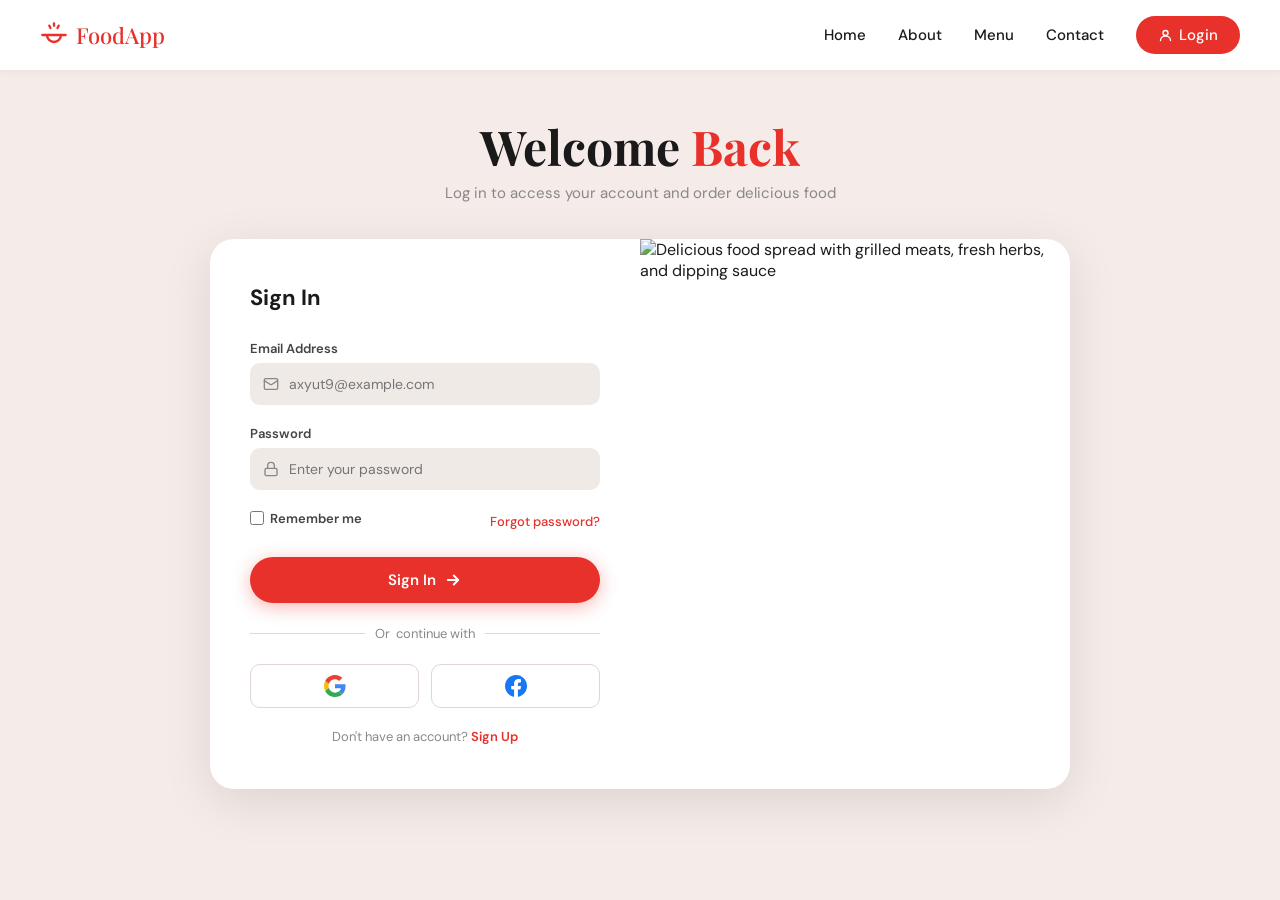
==== index.html @ d955d705 "food app" ====
<!DOCTYPE html>
<html lang="en">
<head>
  <meta charset="UTF-8" />
  <meta name="viewport" content="width=device-width, initial-scale=1.0"/>
  <title>Login – FoodApp</title>
  <link href="https://fonts.googleapis.com/css2?family=Playfair+Display:wght@700&family=DM+Sans:wght@400;500;600&display=swap" rel="stylesheet"/>
  <link rel="stylesheet" href="style.css"/>
</head>
<body>

  <!-- NAV -->
  <nav>
    <a href="#" class="logo">
      <svg viewBox="0 0 24 24" fill="none" stroke="currentColor" stroke-width="2" stroke-linecap="round" stroke-linejoin="round">
        <path d="M2 12h20M6 12a6 6 0 0 0 12 0"/>
        <path d="M12 2v2M8 4l1 2M16 4l-1 2"/>
      </svg>
      FoodApp
    </a>
    <a href="#">Home</a>
    <a href="#">About</a>
    <a href="#">Menu</a>
    <a href="#">Contact</a>
    <a href="#" class="nav-btn">
      <svg width="15" height="15" viewBox="0 0 24 24" fill="none" stroke="currentColor" stroke-width="2.2" stroke-linecap="round" stroke-linejoin="round">
        <circle cx="12" cy="8" r="4"/><path d="M4 20c0-4 3.6-7 8-7s8 3 8 7"/>
      </svg>
      Login
    </a>
  </nav>

  <!-- HERO -->
  <div class="hero">
    <h1>Welcome <span>Back</span></h1>
    <p>Log in to access your account and order delicious food</p>
  </div>

  <!-- CARD -->
  <div class="card-wrapper">
    <div class="card">

      <!-- FORM -->
      <div class="form-side">
        <h2>Sign In</h2>

        <label for="email">Email Address</label>
        <div class="input-wrap">
          <svg viewBox="0 0 24 24" fill="none" stroke="currentColor" stroke-width="2" stroke-linecap="round" stroke-linejoin="round">
            <rect x="2" y="4" width="20" height="16" rx="2"/><path d="m22 7-8.97 5.7a1.94 1.94 0 0 1-2.06 0L2 7"/>
          </svg>
          <input type="email" id="email" placeholder="axyut9@example.com" autocomplete="email"/>
        </div>

        <label for="password">Password</label>
        <div class="input-wrap">
          <svg viewBox="0 0 24 24" fill="none" stroke="currentColor" stroke-width="2" stroke-linecap="round" stroke-linejoin="round">
            <rect x="3" y="11" width="18" height="11" rx="2"/><path d="M7 11V7a5 5 0 0 1 10 0v4"/>
          </svg>
          <input type="password" id="password" placeholder="Enter your password" autocomplete="current-password"/>
        </div>

        <div class="row-opt">
          <label class="remember">
            <input type="checkbox" id="remember"/> Remember me
          </label>
          <a href="#" class="forgot">Forgot password?</a>
        </div>

        <button class="btn-signin" id="signinBtn">
          Sign In
          <svg viewBox="0 0 24 24" fill="none" stroke="currentColor" stroke-width="2.5" stroke-linecap="round" stroke-linejoin="round">
            <path d="M5 12h14M13 6l6 6-6 6"/>
          </svg>
        </button>

        <div class="divider">Or &nbsp;continue with</div>

        <div class="socials">
          <!-- Google -->
          <button class="social-btn" title="Continue with Google">
            <svg width="22" height="22" viewBox="0 0 48 48">
              <path fill="#EA4335" d="M24 9.5c3.54 0 6.71 1.22 9.21 3.6l6.85-6.85C35.9 2.38 30.47 0 24 0 14.62 0 6.51 5.38 2.56 13.22l7.98 6.19C12.43 13.72 17.74 9.5 24 9.5z"/>
              <path fill="#4285F4" d="M46.98 24.55c0-1.57-.15-3.09-.38-4.55H24v9.02h12.94c-.58 2.96-2.26 5.48-4.78 7.18l7.73 6c4.51-4.18 7.09-10.36 7.09-17.65z"/>
              <path fill="#FBBC05" d="M10.53 28.59c-.48-1.45-.76-2.99-.76-4.59s.27-3.14.76-4.59l-7.98-6.19C.92 16.46 0 20.12 0 24c0 3.88.92 7.54 2.56 10.78l7.97-6.19z"/>
              <path fill="#34A853" d="M24 48c6.48 0 11.93-2.13 15.89-5.81l-7.73-6c-2.15 1.45-4.92 2.3-8.16 2.3-6.26 0-11.57-4.22-13.47-9.91l-7.98 6.19C6.51 42.62 14.62 48 24 48z"/>
              <path fill="none" d="M0 0h48v48H0z"/>
            </svg>
          </button>
          <!-- Facebook -->
          <button class="social-btn" title="Continue with Facebook">
            <svg width="22" height="22" viewBox="0 0 48 48">
              <path fill="#1877F2" d="M48 24C48 10.745 37.255 0 24 0S0 10.745 0 24c0 11.979 8.776 21.908 20.25 23.708V30.938h-6.094V24h6.094v-5.288c0-6.014 3.583-9.337 9.065-9.337 2.625 0 5.372.469 5.372.469v5.906h-3.026c-2.981 0-3.911 1.85-3.911 3.75V24h6.656l-1.063 6.938H27.75v16.77C39.224 45.908 48 35.979 48 24z"/>
              <path fill="#fff" d="M33.343 30.938 34.406 24H27.75v-4.5c0-1.9.93-3.75 3.911-3.75h3.026V9.844s-2.747-.469-5.372-.469c-5.482 0-9.065 3.323-9.065 9.337V24h-6.094v6.938H20.25v16.77a24.18 24.18 0 0 0 7.5 0V30.938h5.593z"/>
            </svg>
          </button>
        </div>

        <p class="signup-text">Don't have an account? <a href="#">Sign Up</a></p>
      </div>

      <!-- IMAGE -->
      <div class="image-side">
        <img
          src="https://images.unsplash.com/photo-1540189549336-e6e99c3679fe?w=700&q=80"
          alt="Delicious food spread with grilled meats, fresh herbs, and dipping sauce"
        />
      </div>

    </div>
  </div>

  <script src="script.js"></script>
</body>
</html>
---- style.css ----
*, *::before, *::after {
  box-sizing: border-box;
  margin: 0;
  padding: 0;
}

:root {
  --bg: #f5ebe8;
  --white: #ffffff;
  --red: #e8312a;
  --red-dark: #c4231c;
  --text: #1a1a1a;
  --muted: #888;
  --border: #e0d6d3;
  --input-bg: #f0eae7;
  --nav-h: 70px;
}

body {
  font-family: 'DM Sans', sans-serif;
  background: var(--bg);
  color: var(--text);
  min-height: 100vh;
  display: flex;
  flex-direction: column;
}

/* ── NAV ── */
nav {
  height: var(--nav-h);
  background: var(--white);
  display: flex;
  align-items: center;
  padding: 0 40px;
  gap: 32px;
  box-shadow: 0 1px 8px rgba(0, 0, 0, 0.06);
  position: sticky;
  top: 0;
  z-index: 100;
}

.logo {
  display: flex;
  align-items: center;
  gap: 8px;
  font-family: 'Playfair Display', serif;
  font-size: 22px;
  color: var(--red);
  text-decoration: none;
  margin-right: auto;
}

.logo svg {
  width: 28px;
  height: 28px;
}

nav a {
  text-decoration: none;
  color: var(--text);
  font-size: 15px;
  font-weight: 500;
  transition: color 0.2s;
}

nav a:hover {
  color: var(--red);
}

.nav-btn {
  background: var(--red);
  color: var(--white) !important;
  padding: 9px 22px;
  border-radius: 50px;
  display: flex;
  align-items: center;
  gap: 6px;
  transition: background 0.2s, transform 0.15s !important;
}

.nav-btn:hover {
  background: var(--red-dark) !important;
  transform: translateY(-1px);
}

/* ── HERO TEXT ── */
.hero {
  text-align: center;
  padding: 50px 20px 36px;
}

.hero h1 {
  font-family: 'Playfair Display', serif;
  font-size: clamp(32px, 5vw, 48px);
  line-height: 1.1;
}

.hero h1 span {
  color: var(--red);
}

.hero p {
  margin-top: 10px;
  color: var(--muted);
  font-size: 15px;
}

/* ── CARD ── */
.card-wrapper {
  flex: 1;
  display: flex;
  justify-content: center;
  align-items: flex-start;
  padding: 0 20px 60px;
}

.card {
  background: var(--white);
  border-radius: 24px;
  box-shadow: 0 12px 50px rgba(0, 0, 0, 0.10);
  display: grid;
  grid-template-columns: 1fr 1fr;
  overflow: hidden;
  width: 100%;
  max-width: 860px;
  animation: fadeUp 0.55s ease both;
}

@keyframes fadeUp {
  from {
    opacity: 0;
    transform: translateY(28px);
  }
  to {
    opacity: 1;
    transform: translateY(0);
  }
}

/* ── FORM SIDE ── */
.form-side {
  padding: 44px 40px;
}

.form-side h2 {
  font-size: 22px;
  font-weight: 700;
  margin-bottom: 28px;
}

label {
  display: block;
  font-size: 13px;
  font-weight: 600;
  margin-bottom: 6px;
  color: #444;
}

.input-wrap {
  position: relative;
  margin-bottom: 20px;
}

.input-wrap svg {
  position: absolute;
  left: 13px;
  top: 50%;
  transform: translateY(-50%);
  width: 16px;
  height: 16px;
  color: var(--muted);
}

input[type="email"],
input[type="password"] {
  width: 100%;
  background: var(--input-bg);
  border: 1.5px solid transparent;
  border-radius: 10px;
  padding: 11px 14px 11px 38px;
  font-family: 'DM Sans', sans-serif;
  font-size: 14px;
  color: var(--text);
  outline: none;
  transition: border-color 0.2s, background 0.2s;
}

input[type="email"]:focus,
input[type="password"]:focus {
  border-color: var(--red);
  background: var(--white);
}

.row-opt {
  display: flex;
  align-items: center;
  justify-content: space-between;
  margin-bottom: 24px;
  font-size: 13px;
}

.remember {
  display: flex;
  align-items: center;
  gap: 6px;
  cursor: pointer;
  user-select: none;
}

.remember input[type="checkbox"] {
  accent-color: var(--red);
  width: 14px;
  height: 14px;
}

.forgot {
  color: var(--red);
  text-decoration: none;
  font-weight: 500;
}

.forgot:hover {
  text-decoration: underline;
}

.btn-signin {
  width: 100%;
  background: var(--red);
  color: var(--white);
  border: none;
  border-radius: 50px;
  padding: 13px;
  font-family: 'DM Sans', sans-serif;
  font-size: 15px;
  font-weight: 600;
  cursor: pointer;
  display: flex;
  align-items: center;
  justify-content: center;
  gap: 8px;
  transition: background 0.2s, transform 0.15s, box-shadow 0.2s;
  box-shadow: 0 4px 18px rgba(232, 49, 42, 0.35);
}

.btn-signin:hover {
  background: var(--red-dark);
  transform: translateY(-2px);
  box-shadow: 0 8px 24px rgba(232, 49, 42, 0.45);
}

.btn-signin:active {
  transform: translateY(0);
}

.btn-signin svg {
  width: 18px;
  height: 18px;
}

/* ── DIVIDER ── */
.divider {
  display: flex;
  align-items: center;
  gap: 10px;
  margin: 22px 0;
  font-size: 13px;
  color: var(--muted);
}

.divider::before,
.divider::after {
  content: '';
  flex: 1;
  height: 1px;
  background: var(--border);
}

/* ── SOCIAL BUTTONS ── */
.socials {
  display: flex;
  gap: 12px;
}

.social-btn {
  flex: 1;
  border: 1.5px solid var(--border);
  background: var(--white);
  border-radius: 10px;
  padding: 10px;
  cursor: pointer;
  display: flex;
  align-items: center;
  justify-content: center;
  transition: border-color 0.2s, transform 0.15s, box-shadow 0.2s;
}

.social-btn:hover {
  border-color: #bbb;
  transform: translateY(-2px);
  box-shadow: 0 4px 12px rgba(0, 0, 0, 0.08);
}

.social-btn img {
  width: 22px;
  height: 22px;
}

.signup-text {
  margin-top: 20px;
  font-size: 13px;
  text-align: center;
  color: var(--muted);
}

.signup-text a {
  color: var(--red);
  text-decoration: none;
  font-weight: 600;
}

.signup-text a:hover {
  text-decoration: underline;
}

/* ── IMAGE SIDE ── */
.image-side {
  position: relative;
  overflow: hidden;
  min-height: 380px;
}

.image-side img {
  width: 100%;
  height: 100%;
  object-fit: cover;
  display: block;
  transition: transform 0.5s ease;
}

.card:hover .image-side img {
  transform: scale(1.04);
}

/* ── SHAKE ANIMATION ── */
@keyframes shake {
  0%, 100% { transform: translateX(0); }
  20%       { transform: translateX(-8px); }
  40%       { transform: translateX(8px); }
  60%       { transform: translateX(-5px); }
  80%       { transform: translateX(5px); }
}

.shake {
  animation: shake 0.4s ease;
}

/* ── RESPONSIVE ── */
@media (max-width: 640px) {
  .card {
    grid-template-columns: 1fr;
  }

  .image-side {
    min-height: 220px;
    order: -1;
  }

  .form-side {
    padding: 32px 24px;
  }

  nav {
    padding: 0 20px;
    gap: 18px;
  }

  nav a:not(.logo):not(.nav-btn) {
    display: none;
  }
}
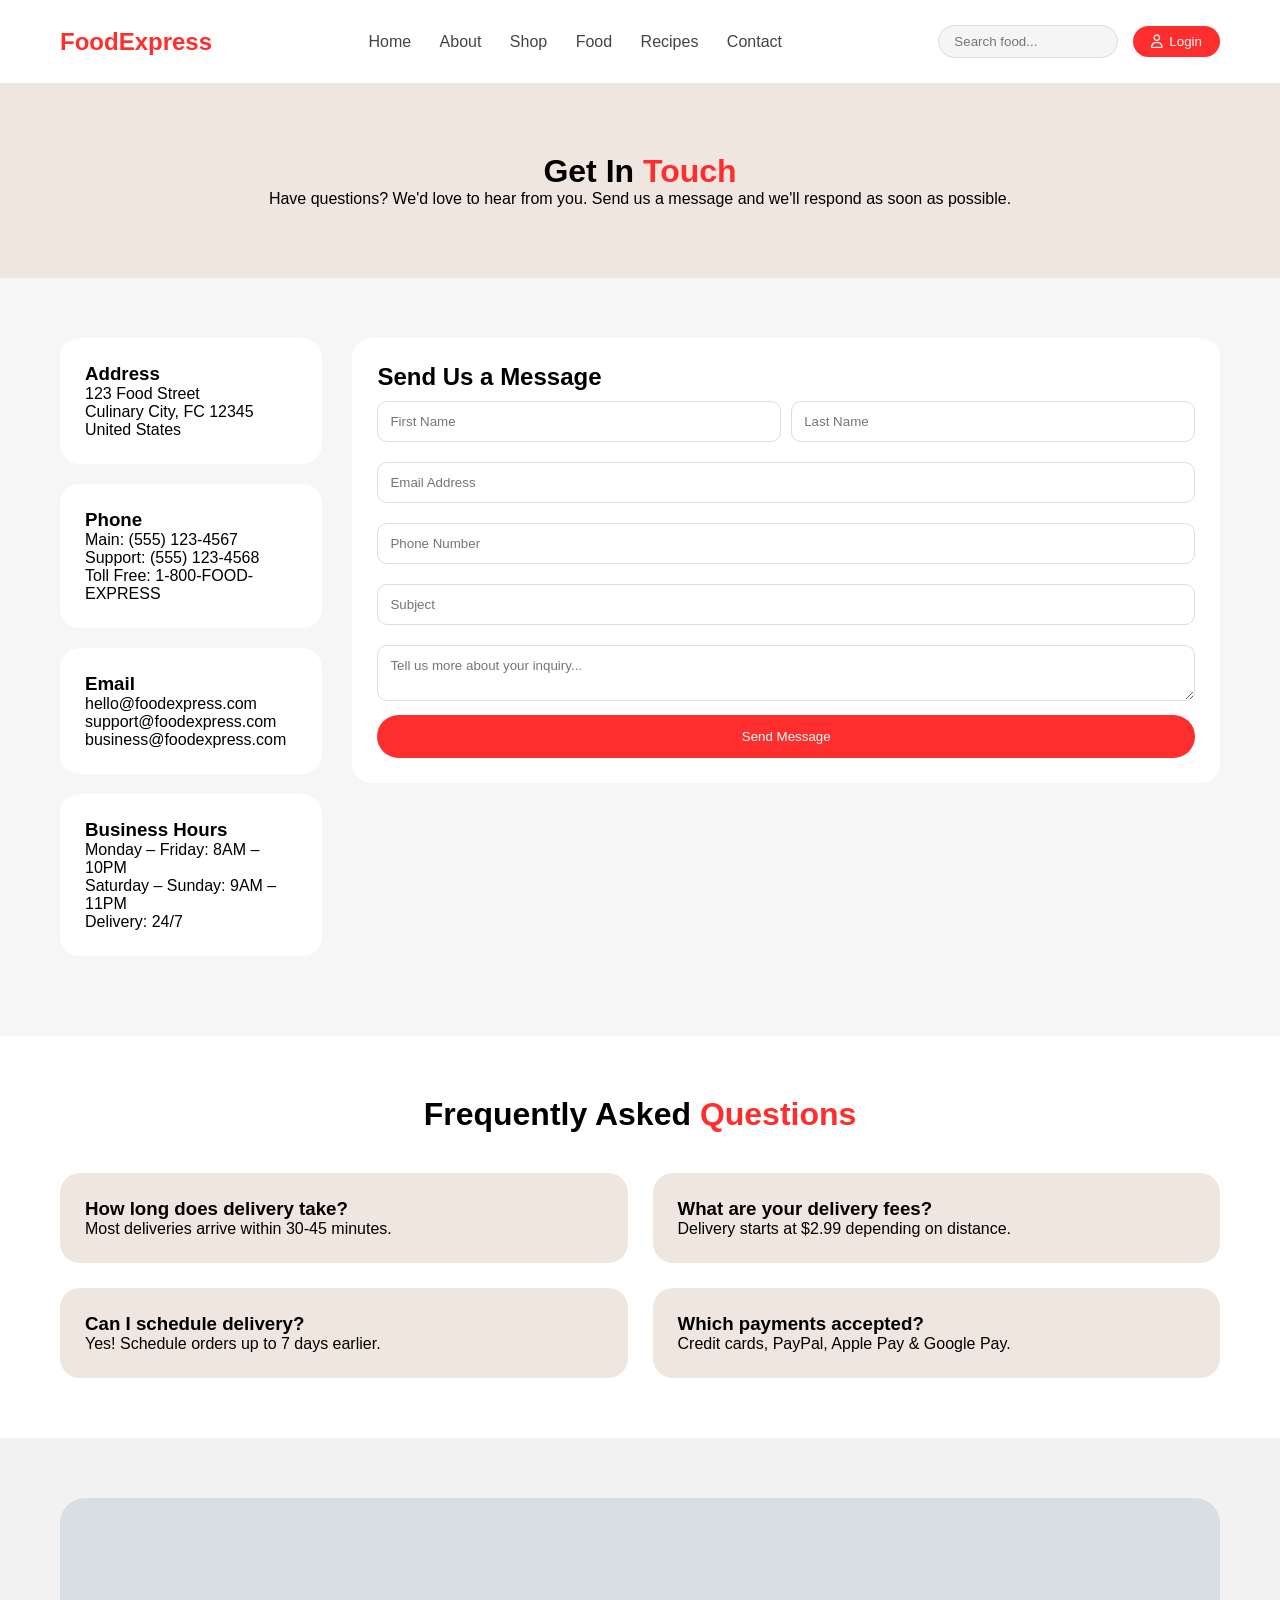
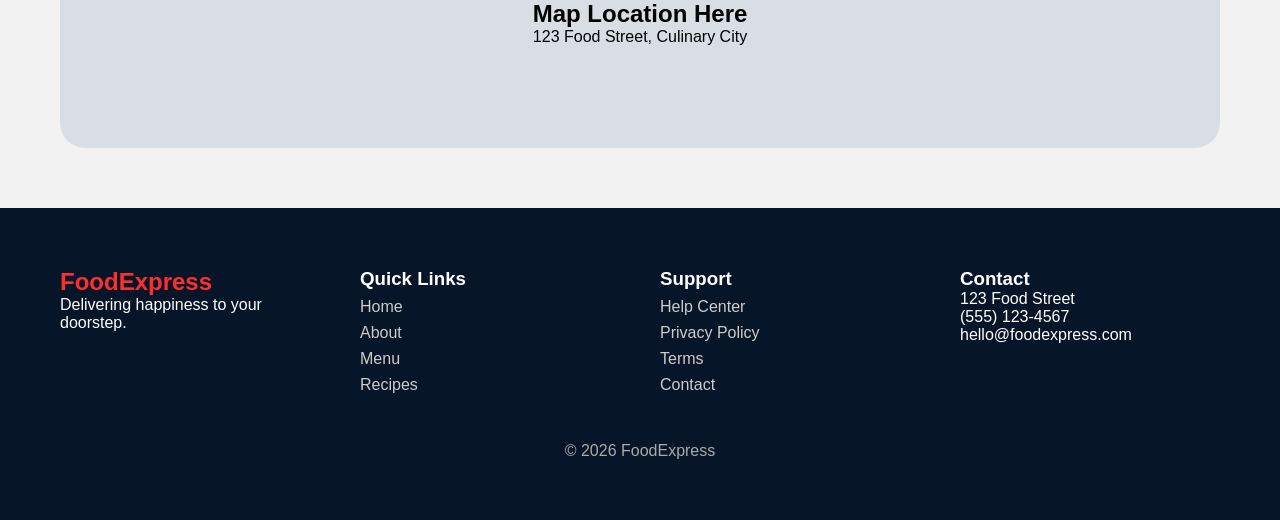
==== commit a002e691: "This is the contact page" ====
--- a/index.html
+++ b/index.html
@@ -1,115 +1,215 @@
-<!DOCTYPE html>
+<!doctype html>
 <html lang="en">
-<head>
-  <meta charset="UTF-8" />
-  <meta name="viewport" content="width=device-width, initial-scale=1.0"/>
-  <title>Login – FoodApp</title>
-  <link href="https://fonts.googleapis.com/css2?family=Playfair+Display:wght@700&family=DM+Sans:wght@400;500;600&display=swap" rel="stylesheet"/>
-  <link rel="stylesheet" href="style.css"/>
-</head>
-<body>
-
-  <!-- NAV -->
-  <nav>
-    <a href="#" class="logo">
-      <svg viewBox="0 0 24 24" fill="none" stroke="currentColor" stroke-width="2" stroke-linecap="round" stroke-linejoin="round">
-        <path d="M2 12h20M6 12a6 6 0 0 0 12 0"/>
-        <path d="M12 2v2M8 4l1 2M16 4l-1 2"/>
-      </svg>
-      FoodApp
-    </a>
-    <a href="#">Home</a>
-    <a href="#">About</a>
-    <a href="#">Menu</a>
-    <a href="#">Contact</a>
-    <a href="#" class="nav-btn">
-      <svg width="15" height="15" viewBox="0 0 24 24" fill="none" stroke="currentColor" stroke-width="2.2" stroke-linecap="round" stroke-linejoin="round">
-        <circle cx="12" cy="8" r="4"/><path d="M4 20c0-4 3.6-7 8-7s8 3 8 7"/>
-      </svg>
-      Login
-    </a>
-  </nav>
-
-  <!-- HERO -->
-  <div class="hero">
-    <h1>Welcome <span>Back</span></h1>
-    <p>Log in to access your account and order delicious food</p>
-  </div>
-
-  <!-- CARD -->
-  <div class="card-wrapper">
-    <div class="card">
-
-      <!-- FORM -->
-      <div class="form-side">
-        <h2>Sign In</h2>
-
-        <label for="email">Email Address</label>
-        <div class="input-wrap">
-          <svg viewBox="0 0 24 24" fill="none" stroke="currentColor" stroke-width="2" stroke-linecap="round" stroke-linejoin="round">
-            <rect x="2" y="4" width="20" height="16" rx="2"/><path d="m22 7-8.97 5.7a1.94 1.94 0 0 1-2.06 0L2 7"/>
-          </svg>
-          <input type="email" id="email" placeholder="axyut9@example.com" autocomplete="email"/>
-        </div>
-
-        <label for="password">Password</label>
-        <div class="input-wrap">
-          <svg viewBox="0 0 24 24" fill="none" stroke="currentColor" stroke-width="2" stroke-linecap="round" stroke-linejoin="round">
-            <rect x="3" y="11" width="18" height="11" rx="2"/><path d="M7 11V7a5 5 0 0 1 10 0v4"/>
-          </svg>
-          <input type="password" id="password" placeholder="Enter your password" autocomplete="current-password"/>
-        </div>
-
-        <div class="row-opt">
-          <label class="remember">
-            <input type="checkbox" id="remember"/> Remember me
-          </label>
-          <a href="#" class="forgot">Forgot password?</a>
-        </div>
-
-        <button class="btn-signin" id="signinBtn">
-          Sign In
-          <svg viewBox="0 0 24 24" fill="none" stroke="currentColor" stroke-width="2.5" stroke-linecap="round" stroke-linejoin="round">
-            <path d="M5 12h14M13 6l6 6-6 6"/>
-          </svg>
+  <head>
+    <meta charset="UTF-8" />
+    <meta name="viewport" content="width=device-width, initial-scale=1.0" />
+
+    <title>FoodExpress Contact Page</title>
+
+    <link rel="stylesheet" href="style.css" />
+
+    <!-- ICON LIBRARY -->
+    <link
+      rel="stylesheet"
+      href="https://cdnjs.cloudflare.com/ajax/libs/font-awesome/6.5.0/css/all.min.css"
+    />
+  </head>
+
+  <body>
+    <!-- NAVBAR -->
+
+    <div class="navbar">
+      <div class="logo">FoodExpress</div>
+
+      <div class="nav-links">
+        <a href="#">Home</a>
+        <a href="#">About</a>
+        <a href="#">Shop</a>
+        <a href="#">Food</a>
+        <a href="#">Recipes</a>
+        <a href="#">Contact</a>
+      </div>
+
+      <div class="nav-right">
+        <input type="text" placeholder="Search food..." class="search-box" />
+
+        <button class="login-btn">
+          <i class="fa-regular fa-user"></i>
+          Login
         </button>
-
-        <div class="divider">Or &nbsp;continue with</div>
-
-        <div class="socials">
-          <!-- Google -->
-          <button class="social-btn" title="Continue with Google">
-            <svg width="22" height="22" viewBox="0 0 48 48">
-              <path fill="#EA4335" d="M24 9.5c3.54 0 6.71 1.22 9.21 3.6l6.85-6.85C35.9 2.38 30.47 0 24 0 14.62 0 6.51 5.38 2.56 13.22l7.98 6.19C12.43 13.72 17.74 9.5 24 9.5z"/>
-              <path fill="#4285F4" d="M46.98 24.55c0-1.57-.15-3.09-.38-4.55H24v9.02h12.94c-.58 2.96-2.26 5.48-4.78 7.18l7.73 6c4.51-4.18 7.09-10.36 7.09-17.65z"/>
-              <path fill="#FBBC05" d="M10.53 28.59c-.48-1.45-.76-2.99-.76-4.59s.27-3.14.76-4.59l-7.98-6.19C.92 16.46 0 20.12 0 24c0 3.88.92 7.54 2.56 10.78l7.97-6.19z"/>
-              <path fill="#34A853" d="M24 48c6.48 0 11.93-2.13 15.89-5.81l-7.73-6c-2.15 1.45-4.92 2.3-8.16 2.3-6.26 0-11.57-4.22-13.47-9.91l-7.98 6.19C6.51 42.62 14.62 48 24 48z"/>
-              <path fill="none" d="M0 0h48v48H0z"/>
-            </svg>
-          </button>
-          <!-- Facebook -->
-          <button class="social-btn" title="Continue with Facebook">
-            <svg width="22" height="22" viewBox="0 0 48 48">
-              <path fill="#1877F2" d="M48 24C48 10.745 37.255 0 24 0S0 10.745 0 24c0 11.979 8.776 21.908 20.25 23.708V30.938h-6.094V24h6.094v-5.288c0-6.014 3.583-9.337 9.065-9.337 2.625 0 5.372.469 5.372.469v5.906h-3.026c-2.981 0-3.911 1.85-3.911 3.75V24h6.656l-1.063 6.938H27.75v16.77C39.224 45.908 48 35.979 48 24z"/>
-              <path fill="#fff" d="M33.343 30.938 34.406 24H27.75v-4.5c0-1.9.93-3.75 3.911-3.75h3.026V9.844s-2.747-.469-5.372-.469c-5.482 0-9.065 3.323-9.065 9.337V24h-6.094v6.938H20.25v16.77a24.18 24.18 0 0 0 7.5 0V30.938h5.593z"/>
-            </svg>
-          </button>
-        </div>
-
-        <p class="signup-text">Don't have an account? <a href="#">Sign Up</a></p>
-      </div>
-
-      <!-- IMAGE -->
-      <div class="image-side">
-        <img
-          src="https://images.unsplash.com/photo-1540189549336-e6e99c3679fe?w=700&q=80"
-          alt="Delicious food spread with grilled meats, fresh herbs, and dipping sauce"
-        />
-      </div>
-
-    </div>
-  </div>
-
-  <script src="script.js"></script>
-</body>
+      </div>
+    </div>
+
+    <!-- HERO SECTION -->
+
+    <div class="hero">
+      <h1>Get In <span>Touch</span></h1>
+
+      <p>
+        Have questions? We'd love to hear from you. Send us a message and we'll
+        respond as soon as possible.
+      </p>
+    </div>
+
+    <!-- CONTACT SECTION -->
+
+    <div class="container">
+      <div class="left">
+        <div class="card">
+          <h3>Address</h3>
+
+          <p>
+            123 Food Street<br />
+            Culinary City, FC 12345<br />
+            United States
+          </p>
+        </div>
+
+        <div class="card">
+          <h3>Phone</h3>
+
+          <p>
+            Main: (555) 123-4567<br />
+            Support: (555) 123-4568<br />
+            Toll Free: 1-800-FOOD-EXPRESS
+          </p>
+        </div>
+
+        <div class="card">
+          <h3>Email</h3>
+
+          <p>
+            hello@foodexpress.com<br />
+            support@foodexpress.com<br />
+            business@foodexpress.com
+          </p>
+        </div>
+
+        <div class="card">
+          <h3>Business Hours</h3>
+
+          <p>
+            Monday – Friday: 8AM – 10PM<br />
+            Saturday – Sunday: 9AM – 11PM<br />
+            Delivery: 24/7
+          </p>
+        </div>
+      </div>
+
+      <div class="right">
+        <div class="form-box">
+          <h2>Send Us a Message</h2>
+
+          <div class="form-row">
+            <input type="text" placeholder="First Name" />
+
+            <input type="text" placeholder="Last Name" />
+          </div>
+
+          <input type="email" placeholder="Email Address" />
+
+          <input type="text" placeholder="Phone Number" />
+
+          <input type="text" placeholder="Subject" />
+
+          <textarea placeholder="Tell us more about your inquiry..."></textarea>
+
+          <button>Send Message</button>
+        </div>
+      </div>
+    </div>
+
+    <!-- FAQ SECTION -->
+
+    <div class="faq">
+      <h1>
+        Frequently Asked
+        <span>Questions</span>
+      </h1>
+
+      <div class="faq-grid">
+        <div class="faq-card">
+          <h3>How long does delivery take?</h3>
+
+          <p>Most deliveries arrive within 30-45 minutes.</p>
+        </div>
+
+        <div class="faq-card">
+          <h3>What are your delivery fees?</h3>
+
+          <p>Delivery starts at $2.99 depending on distance.</p>
+        </div>
+
+        <div class="faq-card">
+          <h3>Can I schedule delivery?</h3>
+
+          <p>Yes! Schedule orders up to 7 days earlier.</p>
+        </div>
+
+        <div class="faq-card">
+          <h3>Which payments accepted?</h3>
+
+          <p>Credit cards, PayPal, Apple Pay & Google Pay.</p>
+        </div>
+      </div>
+    </div>
+
+    <!-- MAP SECTION -->
+
+    <div class="map-section">
+      <div class="map-box">
+        <h2>Map Location Here</h2>
+
+        <p>123 Food Street, Culinary City</p>
+      </div>
+    </div>
+
+    <!-- FOOTER -->
+
+    <div class="footer">
+      <div class="footer-container">
+        <div>
+          <h2>FoodExpress</h2>
+
+          <p>Delivering happiness to your doorstep.</p>
+        </div>
+
+        <div>
+          <h3>Quick Links</h3>
+
+          <a href="#"> Home </a>
+
+          <a href="#"> About </a>
+
+          <a href="#"> Menu </a>
+
+          <a href="#"> Recipes </a>
+        </div>
+
+        <div>
+          <h3>Support</h3>
+
+          <a href="#"> Help Center </a>
+
+          <a href="#"> Privacy Policy </a>
+
+          <a href="#"> Terms </a>
+
+          <a href="#"> Contact </a>
+        </div>
+
+        <div>
+          <h3>Contact</h3>
+
+          <p>123 Food Street</p>
+
+          <p>(555) 123-4567</p>
+
+          <p>hello@foodexpress.com</p>
+        </div>
+      </div>
+
+      <div class="footer-bottom">© 2026 FoodExpress</div>
+    </div>
+  </body>
 </html>
--- a/style.css
+++ b/style.css
@@ -1,380 +1,278 @@
-*, *::before, *::after {
-  box-sizing: border-box;
+* {
   margin: 0;
   padding: 0;
-}
-
-:root {
-  --bg: #f5ebe8;
-  --white: #ffffff;
-  --red: #e8312a;
-  --red-dark: #c4231c;
-  --text: #1a1a1a;
-  --muted: #888;
-  --border: #e0d6d3;
-  --input-bg: #f0eae7;
-  --nav-h: 70px;
+  box-sizing: border-box;
+  font-family: Arial;
 }
 
 body {
-  font-family: 'DM Sans', sans-serif;
-  background: var(--bg);
-  color: var(--text);
-  min-height: 100vh;
-  display: flex;
+  background: #f6f6f6;
+}
+
+/* NAVBAR */
+
+.navbar {
+  display: flex;
+  justify-content: space-between;
+  align-items: center;
+
+  padding: 15px 60px;
+
+  background: white;
+}
+
+.logo {
+  font-size: 24px;
+  font-weight: bold;
+  color: #ff2e2e;
+}
+
+.nav-links a {
+  margin: 0 12px;
+
+  text-decoration: none;
+
+  color: #444;
+}
+
+/* RIGHT NAVBAR */
+
+.nav-right {
+  display: flex;
+  align-items: center;
+
+  gap: 15px;
+}
+
+/* SEARCH */
+
+.search-box {
+  padding: 8px 15px;
+
+  width: 180px;
+
+  border-radius: 20px;
+
+  border: 1px solid #ddd;
+
+  background: #f5f5f5;
+}
+
+/* LOGIN BUTTON */
+
+.login-btn {
+  display: flex;
+
+  align-items: center;
+
+  gap: 6px;
+
+  background: #ff2e2e;
+
+  color: white;
+
+  padding: 8px 18px;
+
+  border: none;
+
+  border-radius: 25px;
+
+  cursor: pointer;
+}
+
+/* HERO */
+
+.hero {
+  text-align: center;
+
+  padding: 70px;
+
+  background: #eee6df;
+}
+
+.hero span {
+  color: #ff2e2e;
+}
+
+/* CONTACT */
+
+.container {
+  display: flex;
+
+  gap: 30px;
+
+  padding: 60px;
+}
+
+.card {
+  background: white;
+
+  padding: 25px;
+
+  margin-bottom: 20px;
+
+  border-radius: 20px;
+}
+
+/* FORM */
+
+.form-box {
+  background: white;
+
+  padding: 25px;
+
+  border-radius: 20px;
+}
+
+.form-row {
+  display: flex;
+
+  gap: 10px;
+}
+
+input,
+textarea {
+  width: 100%;
+
+  padding: 12px;
+
+  margin: 10px 0;
+
+  border-radius: 10px;
+
+  border: 1px solid #ddd;
+}
+
+button {
+  width: 100%;
+
+  padding: 14px;
+
+  background: #ff2e2e;
+
+  color: white;
+
+  border: none;
+
+  border-radius: 25px;
+}
+
+/* FAQ */
+
+.faq {
+  padding: 60px;
+
+  background: white;
+
+  text-align: center;
+}
+
+.faq span {
+  color: #ff2e2e;
+}
+
+.faq-grid {
+  display: grid;
+
+  grid-template-columns: repeat(2, 1fr);
+
+  gap: 25px;
+
+  margin-top: 40px;
+}
+
+.faq-card {
+  background: #eee6df;
+
+  padding: 25px;
+
+  border-radius: 20px;
+
+  text-align: left;
+}
+
+/* MAP */
+
+.map-section {
+  padding: 60px;
+
+  background: #f2f2f2;
+
+  text-align: center;
+}
+
+.map-box {
+  height: 250px;
+
+  background: #d9dee4;
+
+  border-radius: 25px;
+
+  display: flex;
+
+  align-items: center;
+
+  justify-content: center;
+
   flex-direction: column;
 }
 
-/* ── NAV ── */
-nav {
-  height: var(--nav-h);
-  background: var(--white);
-  display: flex;
-  align-items: center;
-  padding: 0 40px;
-  gap: 32px;
-  box-shadow: 0 1px 8px rgba(0, 0, 0, 0.06);
-  position: sticky;
-  top: 0;
-  z-index: 100;
-}
-
-.logo {
-  display: flex;
-  align-items: center;
-  gap: 8px;
-  font-family: 'Playfair Display', serif;
-  font-size: 22px;
-  color: var(--red);
+/* FOOTER */
+
+.footer {
+  background: #071529;
+
+  color: white;
+
+  padding: 60px;
+}
+
+.footer-container {
+  display: grid;
+
+  grid-template-columns: repeat(4, 1fr);
+
+  gap: 40px;
+}
+
+.footer h2 {
+  color: #ff2e2e;
+}
+
+.footer a {
+  display: block;
+
+  margin: 8px 0;
+
+  color: #ccc;
+
   text-decoration: none;
-  margin-right: auto;
-}
-
-.logo svg {
-  width: 28px;
-  height: 28px;
-}
-
-nav a {
-  text-decoration: none;
-  color: var(--text);
-  font-size: 15px;
-  font-weight: 500;
-  transition: color 0.2s;
-}
-
-nav a:hover {
-  color: var(--red);
-}
-
-.nav-btn {
-  background: var(--red);
-  color: var(--white) !important;
-  padding: 9px 22px;
-  border-radius: 50px;
-  display: flex;
-  align-items: center;
-  gap: 6px;
-  transition: background 0.2s, transform 0.15s !important;
-}
-
-.nav-btn:hover {
-  background: var(--red-dark) !important;
-  transform: translateY(-1px);
-}
-
-/* ── HERO TEXT ── */
-.hero {
-  text-align: center;
-  padding: 50px 20px 36px;
-}
-
-.hero h1 {
-  font-family: 'Playfair Display', serif;
-  font-size: clamp(32px, 5vw, 48px);
-  line-height: 1.1;
-}
-
-.hero h1 span {
-  color: var(--red);
-}
-
-.hero p {
-  margin-top: 10px;
-  color: var(--muted);
-  font-size: 15px;
-}
-
-/* ── CARD ── */
-.card-wrapper {
-  flex: 1;
-  display: flex;
-  justify-content: center;
-  align-items: flex-start;
-  padding: 0 20px 60px;
-}
-
-.card {
-  background: var(--white);
-  border-radius: 24px;
-  box-shadow: 0 12px 50px rgba(0, 0, 0, 0.10);
-  display: grid;
-  grid-template-columns: 1fr 1fr;
-  overflow: hidden;
-  width: 100%;
-  max-width: 860px;
-  animation: fadeUp 0.55s ease both;
-}
-
-@keyframes fadeUp {
-  from {
-    opacity: 0;
-    transform: translateY(28px);
-  }
-  to {
-    opacity: 1;
-    transform: translateY(0);
-  }
-}
-
-/* ── FORM SIDE ── */
-.form-side {
-  padding: 44px 40px;
-}
-
-.form-side h2 {
-  font-size: 22px;
-  font-weight: 700;
-  margin-bottom: 28px;
-}
-
-label {
-  display: block;
-  font-size: 13px;
-  font-weight: 600;
-  margin-bottom: 6px;
-  color: #444;
-}
-
-.input-wrap {
-  position: relative;
-  margin-bottom: 20px;
-}
-
-.input-wrap svg {
-  position: absolute;
-  left: 13px;
-  top: 50%;
-  transform: translateY(-50%);
-  width: 16px;
-  height: 16px;
-  color: var(--muted);
-}
-
-input[type="email"],
-input[type="password"] {
-  width: 100%;
-  background: var(--input-bg);
-  border: 1.5px solid transparent;
-  border-radius: 10px;
-  padding: 11px 14px 11px 38px;
-  font-family: 'DM Sans', sans-serif;
-  font-size: 14px;
-  color: var(--text);
-  outline: none;
-  transition: border-color 0.2s, background 0.2s;
-}
-
-input[type="email"]:focus,
-input[type="password"]:focus {
-  border-color: var(--red);
-  background: var(--white);
-}
-
-.row-opt {
-  display: flex;
-  align-items: center;
-  justify-content: space-between;
-  margin-bottom: 24px;
-  font-size: 13px;
-}
-
-.remember {
-  display: flex;
-  align-items: center;
-  gap: 6px;
-  cursor: pointer;
-  user-select: none;
-}
-
-.remember input[type="checkbox"] {
-  accent-color: var(--red);
-  width: 14px;
-  height: 14px;
-}
-
-.forgot {
-  color: var(--red);
-  text-decoration: none;
-  font-weight: 500;
-}
-
-.forgot:hover {
-  text-decoration: underline;
-}
-
-.btn-signin {
-  width: 100%;
-  background: var(--red);
-  color: var(--white);
-  border: none;
-  border-radius: 50px;
-  padding: 13px;
-  font-family: 'DM Sans', sans-serif;
-  font-size: 15px;
-  font-weight: 600;
-  cursor: pointer;
-  display: flex;
-  align-items: center;
-  justify-content: center;
-  gap: 8px;
-  transition: background 0.2s, transform 0.15s, box-shadow 0.2s;
-  box-shadow: 0 4px 18px rgba(232, 49, 42, 0.35);
-}
-
-.btn-signin:hover {
-  background: var(--red-dark);
-  transform: translateY(-2px);
-  box-shadow: 0 8px 24px rgba(232, 49, 42, 0.45);
-}
-
-.btn-signin:active {
-  transform: translateY(0);
-}
-
-.btn-signin svg {
-  width: 18px;
-  height: 18px;
-}
-
-/* ── DIVIDER ── */
-.divider {
-  display: flex;
-  align-items: center;
-  gap: 10px;
-  margin: 22px 0;
-  font-size: 13px;
-  color: var(--muted);
-}
-
-.divider::before,
-.divider::after {
-  content: '';
-  flex: 1;
-  height: 1px;
-  background: var(--border);
-}
-
-/* ── SOCIAL BUTTONS ── */
-.socials {
-  display: flex;
-  gap: 12px;
-}
-
-.social-btn {
-  flex: 1;
-  border: 1.5px solid var(--border);
-  background: var(--white);
-  border-radius: 10px;
-  padding: 10px;
-  cursor: pointer;
-  display: flex;
-  align-items: center;
-  justify-content: center;
-  transition: border-color 0.2s, transform 0.15s, box-shadow 0.2s;
-}
-
-.social-btn:hover {
-  border-color: #bbb;
-  transform: translateY(-2px);
-  box-shadow: 0 4px 12px rgba(0, 0, 0, 0.08);
-}
-
-.social-btn img {
-  width: 22px;
-  height: 22px;
-}
-
-.signup-text {
-  margin-top: 20px;
-  font-size: 13px;
-  text-align: center;
-  color: var(--muted);
-}
-
-.signup-text a {
-  color: var(--red);
-  text-decoration: none;
-  font-weight: 600;
-}
-
-.signup-text a:hover {
-  text-decoration: underline;
-}
-
-/* ── IMAGE SIDE ── */
-.image-side {
-  position: relative;
-  overflow: hidden;
-  min-height: 380px;
-}
-
-.image-side img {
-  width: 100%;
-  height: 100%;
-  object-fit: cover;
-  display: block;
-  transition: transform 0.5s ease;
-}
-
-.card:hover .image-side img {
-  transform: scale(1.04);
-}
-
-/* ── SHAKE ANIMATION ── */
-@keyframes shake {
-  0%, 100% { transform: translateX(0); }
-  20%       { transform: translateX(-8px); }
-  40%       { transform: translateX(8px); }
-  60%       { transform: translateX(-5px); }
-  80%       { transform: translateX(5px); }
-}
-
-.shake {
-  animation: shake 0.4s ease;
-}
-
-/* ── RESPONSIVE ── */
-@media (max-width: 640px) {
-  .card {
+}
+
+.footer-bottom {
+  text-align: center;
+
+  margin-top: 40px;
+
+  color: #aaa;
+}
+
+/* RESPONSIVE */
+
+@media (max-width: 900px) {
+  .container {
+    flex-direction: column;
+  }
+
+  .form-row {
+    flex-direction: column;
+  }
+
+  .faq-grid {
     grid-template-columns: 1fr;
   }
 
-  .image-side {
-    min-height: 220px;
-    order: -1;
-  }
-
-  .form-side {
-    padding: 32px 24px;
-  }
-
-  nav {
-    padding: 0 20px;
-    gap: 18px;
-  }
-
-  nav a:not(.logo):not(.nav-btn) {
-    display: none;
-  }
-}
+  .footer-container {
+    grid-template-columns: 1fr 1fr;
+  }
+}
